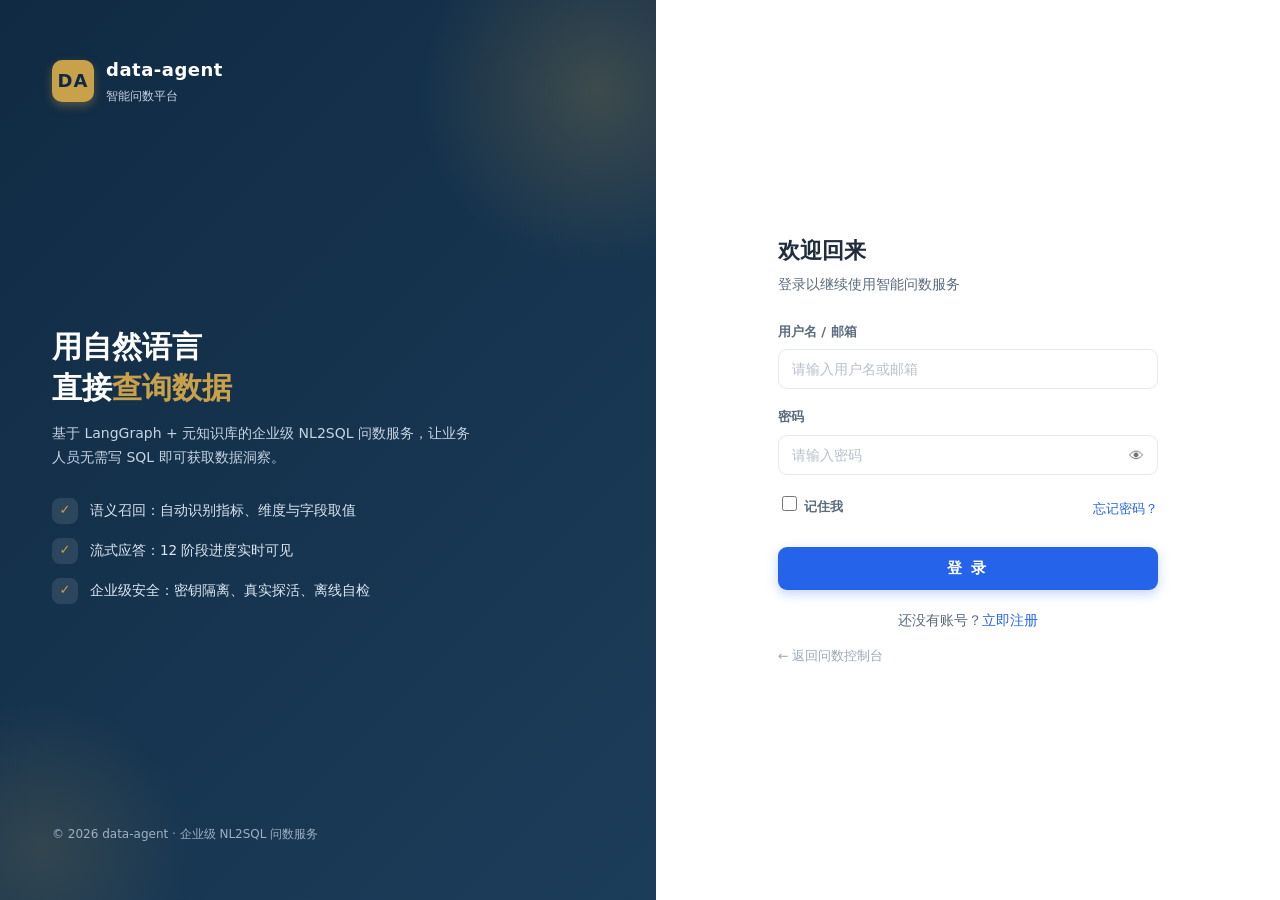
==== frontend/login.html @ 8da0cc1f "feat(ui): 新增商务风登录/注册页面，与控制台视觉一致 - 新建 frontend/login.html、register.html、auth.css、auth.js：左右分栏布局（左品牌展示" ====
<!DOCTYPE html>
<html lang="zh-CN">
<head>
  <meta charset="UTF-8" />
  <meta name="viewport" content="width=device-width, initial-scale=1.0" />
  <title>登录 · data-agent 智能问数平台</title>
  <link rel="stylesheet" href="styles.css" />
  <link rel="stylesheet" href="auth.css" />
</head>
<body class="auth-page">
  <div class="auth-wrap">
    <!-- 左侧品牌展示区 -->
    <aside class="auth-aside">
      <div class="brand">
        <span class="brand-mark">DA</span>
        <div class="brand-text">
          <h1>data-agent</h1>
          <p>智能问数平台</p>
        </div>
      </div>

      <div class="auth-hero">
        <h2>用自然语言<br />直接<span class="accent">查询数据</span></h2>
        <p>基于 LangGraph + 元知识库的企业级 NL2SQL 问数服务，让业务人员无需写 SQL 即可获取数据洞察。</p>
        <ul class="auth-features">
          <li><span class="fi">✓</span> 语义召回：自动识别指标、维度与字段取值</li>
          <li><span class="fi">✓</span> 流式应答：12 阶段进度实时可见</li>
          <li><span class="fi">✓</span> 企业级安全：密钥隔离、真实探活、离线自检</li>
        </ul>
      </div>

      <div class="auth-aside-foot">© 2026 data-agent · 企业级 NL2SQL 问数服务</div>
    </aside>

    <!-- 右侧表单区 -->
    <main class="auth-main">
      <div class="auth-card">
        <!-- 移动端显示的品牌（桌面端隐藏） -->
        <div class="auth-brand">
          <span class="brand-mark">DA</span>
          <div class="brand-text">
            <h1>data-agent 智能问数平台</h1>
            <p>基于 LangGraph + 元知识库的自然语言问数服务</p>
          </div>
        </div>

        <h2 class="auth-title">欢迎回来</h2>
        <p class="auth-sub">登录以继续使用智能问数服务</p>

        <div class="auth-success" id="authSuccess"></div>

        <form class="auth-form" id="authForm" novalidate>
          <div class="field">
            <label for="username">用户名 / 邮箱</label>
            <input class="auth-input" id="username" name="username" type="text"
                   autocomplete="username" placeholder="请输入用户名或邮箱" />
            <div class="field-error" data-for="username"></div>
          </div>

          <div class="field">
            <label for="password">密码</label>
            <div class="input-wrap">
              <input class="auth-input" id="password" name="password" type="password"
                     autocomplete="current-password" placeholder="请输入密码" />
              <button type="button" class="pw-toggle" data-target="password" aria-label="显示密码">👁</button>
            </div>
            <div class="field-error" data-for="password"></div>
          </div>

          <div class="field-row">
            <label class="checkbox"><input type="checkbox" id="remember" /> 记住我</label>
            <a class="link" href="#" id="forgotLink">忘记密码？</a>
          </div>

          <button type="submit" class="btn btn-primary btn-block" id="submitBtn">
            <span class="btn-label">登 录</span>
          </button>
        </form>

        <p class="auth-foot">还没有账号？<a class="link" href="register.html">立即注册</a></p>
        <a class="auth-back" href="/ui/">← 返回问数控制台</a>
      </div>
    </main>
  </div>

  <script src="auth.js"></script>
</body>
</html>
---- frontend/styles.css ----
/* ============================================================
   data-agent 前端样式 —— 商务风（深蓝主调 + 克制金色点缀）
   设计原则：留白充足、卡片化、层次清晰、克制的强调色
   ============================================================ */

:root {
  --navy: #102a43;          /* 深蓝主色 */
  --navy-2: #1c3d5a;
  --blue: #2563eb;          /* 链接/主操作蓝 */
  --blue-dark: #1d4fd0;
  --gold: #c9a14a;          /* 克制金色点缀 */
  --gold-soft: #f3e9d2;
  --bg: #f4f6fa;           /* 页面背景 */
  --card: #ffffff;
  --line: #e3e8ef;          /* 分隔线 */
  --text: #1f2d3d;
  --text-2: #5b6b7d;       /* 次级文字 */
  --text-3: #9aa7b5;       /* 弱文字 */
  --ok: #1f9d6b;           /* 成功绿 */
  --warn: #d98a00;         /* 警告橙 */
  --err: #d64545;          /* 错误红 */
  --radius: 12px;
  --shadow: 0 1px 3px rgba(16, 42, 67, 0.06), 0 8px 24px rgba(16, 42, 67, 0.06);
  font-family: "PingFang SC", "Microsoft YaHei", "Segoe UI", system-ui, -apple-system, sans-serif;
}

* { box-sizing: border-box; }

body {
  margin: 0;
  background: var(--bg);
  color: var(--text);
  line-height: 1.6;
  -webkit-font-smoothing: antialiased;
}

/* ---------- 顶栏 ---------- */
.topbar {
  display: flex;
  align-items: center;
  justify-content: space-between;
  padding: 16px 28px;
  background: linear-gradient(120deg, var(--navy) 0%, var(--navy-2) 100%);
  color: #fff;
  box-shadow: 0 2px 12px rgba(16, 42, 67, 0.18);
  position: sticky; top: 0; z-index: 20;
}
.brand { display: flex; align-items: center; gap: 14px; }
.brand-mark {
  width: 42px; height: 42px; border-radius: 10px;
  background: var(--gold);
  color: var(--navy);
  font-weight: 800; font-size: 18px;
  display: flex; align-items: center; justify-content: center;
  letter-spacing: 1px;
  box-shadow: 0 4px 10px rgba(201, 161, 74, 0.35);
}
.brand-text h1 { margin: 0; font-size: 18px; font-weight: 700; letter-spacing: .5px; }
.brand-text p { margin: 2px 0 0; font-size: 12px; color: #c7d4e3; }

.health {
  display: flex; align-items: center; gap: 8px;
  padding: 5px 12px; border-radius: 999px;
  background: rgba(255,255,255,0.08);
  border: 1px solid rgba(255,255,255,0.14);
  cursor: pointer; font-size: 12.5px; user-select: none;
  transition: background .2s;
  white-space: nowrap;          /* 防止「服务响应超时」这类长文案在药丸内折行 */
  flex-shrink: 0;               /* 顶栏拥挤时不被压缩 */
}
.health:hover { background: rgba(255,255,255,0.14); }
.health-dot {
  width: 9px; height: 9px; border-radius: 50%;
  background: #9aa7b5; transition: background .3s;
  flex-shrink: 0;
}
.health.ok    .health-dot { background: var(--ok); box-shadow: 0 0 0 3px rgba(31,157,107,.28); }
.health.warn  .health-dot { background: var(--warn); box-shadow: 0 0 0 3px rgba(217,138,0,.25); }
.health.err   .health-dot { background: var(--err); box-shadow: 0 0 0 3px rgba(214,69,69,.25); }
.health-label { color: #e8eef5; white-space: nowrap; }

/* ---------- 顶栏右侧组合（健康 + 数字人助手） ---------- */
.topbar-right { display: flex; align-items: center; gap: 14px; }

/* 数字人助手占位：圆形头像 + 在线脉冲点，后续可替换为真实数字人组件 */
.assistant { display: flex; align-items: center; gap: 9px; user-select: none; }
.assistant-avatar {
  position: relative;
  width: 34px; height: 34px; border-radius: 50%;
  background: linear-gradient(135deg, var(--gold) 0%, #e7c987 100%);
  color: var(--navy); font-weight: 800; font-size: 13px; letter-spacing: .5px;
  display: flex; align-items: center; justify-content: center;
  box-shadow: 0 0 0 3px rgba(201,161,74,.22);
}
.assistant-avatar::after {
  content: ""; position: absolute; right: -1px; bottom: -1px;
  width: 10px; height: 10px; border-radius: 50%;
  background: var(--ok); border: 2px solid var(--navy-2);
  box-shadow: 0 0 0 2px rgba(31,157,107,.3);
  animation: livePulse 1.8s infinite;
}
@keyframes livePulse {
  0%,100% { box-shadow: 0 0 0 2px rgba(31,157,107,.3); }
  50%     { box-shadow: 0 0 0 5px rgba(31,157,107,.08); }
}
.assistant-text { font-size: 12.5px; color: #e8eef5; }
@media (max-width: 560px) {
  .assistant-text { display: none; }
}

/* ---------- 后端未就绪提示 ---------- */
.backend-warn {
  max-width: 1180px; margin: 16px auto 0; padding: 0 20px;
}
.backend-warn > span {
  display: block;
  background: #fff7e8; border: 1px solid #f0d9a8;
  color: #8a6310; border-radius: 10px;
  padding: 10px 14px; font-size: 13px;
  line-height: 1.6;
}
.backend-warn code {
  display: inline-block;
  background: #f3e6c8; padding: 1px 7px; border-radius: 5px;
  font-family: Consolas, monospace; font-size: 12px;
  white-space: nowrap; vertical-align: middle;
  margin: 0 2px;
}
.bw-icon {
  display: inline-flex; vertical-align: middle;
  width: 20px; height: 20px; border-radius: 50%;
  background: var(--warn); color: #fff; font-weight: 800;
  align-items: center; justify-content: center; font-size: 13px;
  margin-right: 8px; flex: 0 0 auto;
}

/* ---------- 布局 ---------- */
.layout {
  max-width: 1180px;
  margin: 22px auto;
  padding: 0 20px;
  display: grid;
  /* 双栏最小宽度保护：避免左侧输入区/右侧结果区被压到标题折行 */
  grid-template-columns: minmax(300px, 1fr) minmax(380px, 1.25fr);
  gap: 20px;
  align-items: start;
}
@media (max-width: 920px) {
  .layout { grid-template-columns: 1fr; }
}

.panel {
  background: var(--card);
  border: 1px solid var(--line);
  border-radius: var(--radius);
  box-shadow: var(--shadow);
  padding: 22px;
}
.panel-head {
  margin-bottom: 16px; display: flex; align-items: baseline;
  gap: 10px; flex-wrap: wrap;
}
.panel-head h2 { margin: 0; font-size: 16px; font-weight: 700; white-space: nowrap; }
.panel-sub { font-size: 12.5px; color: var(--text-2); }

/* ---------- 查询输入 ---------- */
.query-input {
  width: 100%;
  border: 1px solid var(--line);
  border-radius: 10px;
  padding: 12px 14px;
  font-size: 14px;
  resize: vertical;
  color: var(--text);
  outline: none;
  transition: border-color .2s, box-shadow .2s;
  font-family: inherit;
}
.query-input:focus {
  border-color: var(--blue);
  box-shadow: 0 0 0 3px rgba(37,99,235,.15);
}

.examples { margin: 14px 0 4px; display: flex; flex-wrap: wrap; gap: 8px; align-items: center; }
.examples-title { font-size: 12.5px; color: var(--text-2); }
.chip-row { display: flex; flex-wrap: wrap; gap: 8px; }
.chip {
  border: 1px solid var(--line);
  background: #f7f9fc;
  color: var(--text-2);
  padding: 6px 12px; border-radius: 999px;
  font-size: 12.5px; cursor: pointer;
  transition: all .15s;
}
.chip:hover { border-color: var(--blue); color: var(--blue); background: #eef3ff; }

.actions { margin-top: 16px; display: flex; align-items: center; gap: 10px; flex-wrap: wrap; }
.btn {
  border: none; border-radius: 9px; cursor: pointer;
  font-size: 14px; font-weight: 600; padding: 10px 18px;
  transition: transform .05s, background .2s, box-shadow .2s;
  font-family: inherit;
}
.btn:active { transform: translateY(1px); }
.btn-primary { background: var(--blue); color: #fff; box-shadow: 0 4px 12px rgba(37,99,235,.28); }
.btn-primary:hover { background: var(--blue-dark); }
.btn-primary:disabled { background: #9fb6e6; cursor: not-allowed; box-shadow: none; }
.btn-stop { background: #fff; color: var(--err); border: 1px solid #f0caca; }
.btn-stop:hover:not(:disabled) { background: #fdeeee; }
.btn-stop:disabled { color: var(--text-3); border-color: var(--line); cursor: not-allowed; }
.btn-ghost { background: var(--gold-soft); color: #8a6d2a; }
.btn-ghost:hover { background: #ecdcb8; }
.btn-link { background: transparent; color: var(--text-2); padding-left: 4px; padding-right: 4px; }
.btn-link:hover { color: var(--blue); }
.btn-sm { font-size: 12px; padding: 5px 10px; }
.link { color: var(--blue); text-decoration: none; transition: color .15s; }
.link:hover { text-decoration: underline; color: var(--blue-dark); }

.hint { margin: 10px 0 0; font-size: 12px; color: var(--text-2); min-height: 16px; }
.hint.err { color: var(--err); }

/* ---------- 阶段时间线 ---------- */
.timeline {
  list-style: none; margin: 0 0 6px; padding: 4px 0 4px 6px;
  position: relative;
}
.timeline::before {
  content: ""; position: absolute;
  left: 14px; top: 14px; bottom: 14px;
  width: 2px; background: var(--line);
}
.step {
  position: relative;
  display: flex; align-items: center; gap: 12px;
  padding: 9px 6px;
  color: var(--text-3);
  font-size: 13.5px;
  transition: color .25s;
}
.step .dot {
  width: 16px; height: 16px; border-radius: 50%;
  background: #fff; border: 2px solid var(--line);
  z-index: 1; flex: 0 0 auto;
  transition: all .25s;
}
.step .label { flex: 1; }
.step .time { font-size: 11.5px; color: #aab4c0; }
.step .dur {
  font-size: 11px; color: var(--gold, #b8893b); font-weight: 600;
  opacity: 0; transition: opacity .2s ease; white-space: nowrap;
}
.step .dur.show { opacity: 1; }
.step.done .dur.show, .step.active .dur.show { opacity: 1; }

.step.done { color: var(--text); }
.step.done .dot { background: var(--ok); border-color: var(--ok); }
.step.active { color: var(--navy); font-weight: 600; }
.step.active .dot {
  background: var(--blue); border-color: var(--blue);
  box-shadow: 0 0 0 4px rgba(37,99,235,.18);
  animation: pulse 1.1s infinite;
}
@keyframes pulse {
  0%,100% { box-shadow: 0 0 0 4px rgba(37,99,235,.18); }
  50%     { box-shadow: 0 0 0 7px rgba(37,99,235,.08); }
}
.step.error .dot { background: var(--err); border-color: var(--err); }
.step.error { color: var(--err); }

/* ---------- 运行信息条 ---------- */
.runbar {
  display: flex; gap: 16px; align-items: center;
  margin: 6px 2px 0; padding: 8px 12px;
  background: #f7f9fc; border: 1px solid var(--line); border-radius: 9px;
  font-size: 12.5px; color: var(--text-2);
}
.runbar #elapsed { font-variant-numeric: tabular-nums; font-weight: 600; color: var(--navy); }
.runbar #rowCount { color: var(--text-2); }

/* ---------- 代码 / 结果块 ---------- */
.block { margin-top: 18px; }
.block-title {
  display: flex; align-items: center; gap: 8px;
  font-size: 13.5px; font-weight: 600; margin-bottom: 8px;
}
.block-actions { margin-left: auto; }
.badge {
  font-size: 11px; font-weight: 700; padding: 2px 8px; border-radius: 6px;
  letter-spacing: .5px;
}
.badge-sql { background: #eef3ff; color: var(--blue); }
.badge-ok  { background: #e6f6ef; color: var(--ok); }

.code {
  background: #0f1f33; color: #e6edf6;
  border-radius: 10px; padding: 14px 16px;
  overflow-x: auto; font-size: 13px; line-height: 1.55;
  margin: 0;
  font-family: "JetBrains Mono", "Fira Code", Consolas, "Courier New", monospace;
}
.code code { white-space: pre; }

/* ---------- 结果表格 ---------- */
.table-wrap { overflow-x: auto; border: 1px solid var(--line); border-radius: 10px; }
table.result {
  border-collapse: collapse; width: 100%; font-size: 13px;
}
table.result th, table.result td {
  padding: 10px 14px; text-align: left;
  border-bottom: 1px solid var(--line);
  white-space: nowrap;
}
table.result th {
  background: #f7f9fc; color: var(--text-2); font-weight: 600;
  position: sticky; top: 0;
}
table.result tbody tr:hover { background: #fafbfe; }
table.result tbody tr:last-child td { border-bottom: none; }
.cell-num { text-align: right; font-variant-numeric: tabular-nums; font-weight: 600; }

/* ---------- 错误提示 ---------- */
.alert {
  margin-top: 18px;
  border: 1px solid #f2c9c9; background: #fdeeee;
  border-radius: 10px; padding: 14px 16px;
}
.alert-title { font-weight: 700; color: var(--err); margin-bottom: 4px; }
.alert-body { font-size: 13px; color: #8a3b3b; white-space: pre-wrap; word-break: break-word; line-height: 1.55; }

/* ---------- 页脚 ---------- */
.footer {
  max-width: 1180px; margin: 10px auto 30px; padding: 0 20px;
  display: flex; justify-content: space-between; flex-wrap: wrap; gap: 8px;
  font-size: 12px; color: var(--text-2);
}
.footer-auth { display: inline-flex; align-items: center; gap: 8px; }
.footer-auth .sep { color: var(--line); }
.footer code {
  background: #eef1f6; padding: 1px 6px; border-radius: 5px;
  font-family: Consolas, monospace; font-size: 11.5px;
}
---- frontend/auth.css ----
/* ============================================================
   auth.css —— 登录 / 注册 页面样式（商务风，与设计令牌保持一致）
   设计语言：深蓝主调 + 克制金色点缀 + 灰白背景；左右分栏，留白充足。
   仅在 auth 页面生效，复用 styles.css 的 --navy / --blue / --gold 等变量。
   ============================================================ */

/* 页面整体：占满视口高度，左侧品牌展示 + 右侧表单 */
.auth-page { background: var(--bg); }
.auth-wrap {
  min-height: 100vh;
  display: grid;
  grid-template-columns: 1.05fr 1fr;
}

/* ---------- 左侧品牌展示区 ---------- */
.auth-aside {
  position: relative;
  overflow: hidden;
  padding: 56px 52px;
  display: flex;
  flex-direction: column;
  justify-content: space-between;
  color: #fff;
  background: linear-gradient(135deg, var(--navy) 0%, var(--navy-2) 100%);
}
/* 装饰：两枚半透明金色光斑，增添层次（克制不喧宾夺主） */
.auth-aside::before,
.auth-aside::after {
  content: ""; position: absolute; border-radius: 50%;
  background: radial-gradient(circle, rgba(201,161,74,.22), rgba(201,161,74,0) 70%);
  pointer-events: none;
}
.auth-aside::before { width: 360px; height: 360px; right: -120px; top: -90px; }
.auth-aside::after  { width: 300px; height: 300px; left: -110px; bottom: -100px; opacity: .7; }

.auth-aside .brand { display: flex; align-items: center; gap: 12px; z-index: 1; }
/* 复用品牌标记样式（与控制台一致） */
.auth-aside .brand-mark {
  width: 42px; height: 42px; border-radius: 10px;
  background: var(--gold); color: var(--navy);
  font-weight: 800; font-size: 18px; letter-spacing: 1px;
  display: flex; align-items: center; justify-content: center;
  box-shadow: 0 4px 10px rgba(201,161,74,.35);
}
.auth-aside .brand-text h1 { margin: 0; font-size: 18px; font-weight: 700; letter-spacing: .5px; }
.auth-aside .brand-text p { margin: 2px 0 0; font-size: 12px; color: #c7d4e3; }

.auth-hero { z-index: 1; }
.auth-hero h2 {
  margin: 0 0 14px; font-size: 30px; line-height: 1.35; font-weight: 700;
}
.auth-hero h2 .accent { color: var(--gold); }
.auth-hero p { margin: 0; font-size: 14px; color: #c7d4e3; max-width: 420px; line-height: 1.7; }

.auth-features { z-index: 1; list-style: none; margin: 28px 0 0; padding: 0; display: grid; gap: 14px; }
.auth-features li { display: flex; align-items: center; gap: 12px; font-size: 13.5px; color: #dce6f1; }
.auth-features .fi {
  flex: 0 0 auto; width: 26px; height: 26px; border-radius: 8px;
  background: rgba(255,255,255,.1); display: flex; align-items: center; justify-content: center;
  color: var(--gold); font-weight: 700; font-size: 13px;
}
.auth-aside-foot { z-index: 1; font-size: 12px; color: #9fb0c4; }

/* ---------- 右侧表单区 ---------- */
.auth-main {
  background: var(--card);
  display: flex; align-items: center; justify-content: center;
  padding: 40px 24px;
}
.auth-card { width: 100%; max-width: 380px; animation: cardIn .5s ease both; }
@keyframes cardIn {
  from { opacity: 0; transform: translateY(14px); }
  to   { opacity: 1; transform: none; }
}

.auth-card .auth-brand { display: none; } /* 桌面端左侧已展示品牌；移动端（隐藏 aside）时显示卡片内品牌 */

.auth-title { margin: 0 0 6px; font-size: 22px; font-weight: 700; color: var(--text); }
.auth-sub { margin: 0 0 26px; font-size: 13.5px; color: var(--text-2); }

/* 表单字段 */
.auth-form .field { margin-bottom: 18px; }
.auth-form label {
  display: block; margin-bottom: 7px; font-size: 13px; font-weight: 600; color: var(--text-2);
}
.auth-input {
  width: 100%; border: 1px solid var(--line); border-radius: 9px;
  padding: 11px 13px; font-size: 14px; color: var(--text);
  outline: none; background: #fff; font-family: inherit;
  transition: border-color .2s, box-shadow .2s;
}
.auth-input::placeholder { color: #b6c0cc; }
.auth-input:focus {
  border-color: var(--blue);
  box-shadow: 0 0 0 3px rgba(37,99,235,.15);
}
/* 校验失败态 */
.auth-input.invalid {
  border-color: var(--err);
  box-shadow: 0 0 0 3px rgba(214,69,69,.12);
}
.auth-input.valid { border-color: var(--ok); }

/* 密码框 + 显隐按钮 */
.input-wrap { position: relative; }
.input-wrap .auth-input { padding-right: 42px; }
.pw-toggle {
  position: absolute; right: 6px; top: 50%; transform: translateY(-50%);
  border: none; background: transparent; cursor: pointer;
  width: 30px; height: 30px; border-radius: 7px; font-size: 15px;
  opacity: .55; transition: opacity .2s, background .2s;
}
.pw-toggle:hover { opacity: 1; background: #f1f4f9; }

/* 错误/提示文字 */
.field-error { min-height: 16px; margin-top: 6px; font-size: 12px; color: var(--err); display: none; }
.field-error.show { display: block; animation: errIn .2s ease both; }
@keyframes errIn { from { opacity: 0; transform: translateY(-3px); } to { opacity: 1; transform: none; } }
.field-hint { margin-top: 6px; font-size: 12px; color: var(--text-3); }

/* 记住我 / 忘记密码 一行 */
.field-row {
  display: flex; align-items: center; justify-content: space-between;
  margin: 4px 0 22px; font-size: 13px;
}
.checkbox { display: inline-flex; align-items: center; gap: 7px; color: var(--text-2); cursor: pointer; user-select: none; }
.checkbox input { width: 15px; height: 15px; accent-color: var(--blue); cursor: pointer; }
.link { color: var(--blue); text-decoration: none; }
.link:hover { text-decoration: underline; }

/* 提交按钮（全宽 + 动效） */
.btn-block { width: 100%; padding: 12px 18px; font-size: 15px; letter-spacing: 2px; }
.btn-primary:hover:not(:disabled) { transform: translateY(-1px); box-shadow: 0 8px 18px rgba(37,99,235,.34); }
.btn.loading { opacity: .92; cursor: progress; }
.spinner {
  display: inline-block; width: 15px; height: 15px; margin-left: 9px; vertical-align: -2px;
  border: 2px solid rgba(255,255,255,.5); border-top-color: #fff; border-radius: 50%;
  animation: spin .7s linear infinite;
}
@keyframes spin { to { transform: rotate(360deg); } }

/* 成功提示条 */
.auth-success {
  display: none; margin-bottom: 18px; padding: 12px 14px; border-radius: 9px;
  background: #e6f6ef; border: 1px solid #bfe6d3; color: #1f7a52; font-size: 13px;
}
.auth-success.show { display: block; animation: errIn .25s ease both; }

/* 卡片底部 */
.auth-foot { margin: 20px 0 0; font-size: 13.5px; color: var(--text-2); text-align: center; }
.auth-back {
  display: inline-block; margin-top: 14px; font-size: 12.5px; color: var(--text-3);
  text-decoration: none;
}
.auth-back:hover { color: var(--blue); }

/* ---------- 响应式 ---------- */
@media (max-width: 880px) {
  .auth-wrap { grid-template-columns: 1fr; }
  .auth-aside { display: none; }
  .auth-card .auth-brand {
    display: flex; align-items: center; gap: 12px; margin-bottom: 26px;
  }
  .auth-card .auth-brand .brand-mark {
    width: 40px; height: 40px; border-radius: 10px;
    background: var(--gold); color: var(--navy);
    font-weight: 800; font-size: 17px; letter-spacing: 1px;
    display: flex; align-items: center; justify-content: center;
    box-shadow: 0 4px 10px rgba(201,161,74,.35);
  }
  .auth-card .auth-brand .brand-text h1 { margin: 0; font-size: 17px; font-weight: 700; }
  .auth-card .auth-brand .brand-text p { margin: 2px 0 0; font-size: 12px; color: var(--text-2); }
}
@media (max-width: 420px) {
  .auth-main { padding: 28px 16px; }
  .auth-title { font-size: 20px; }
}
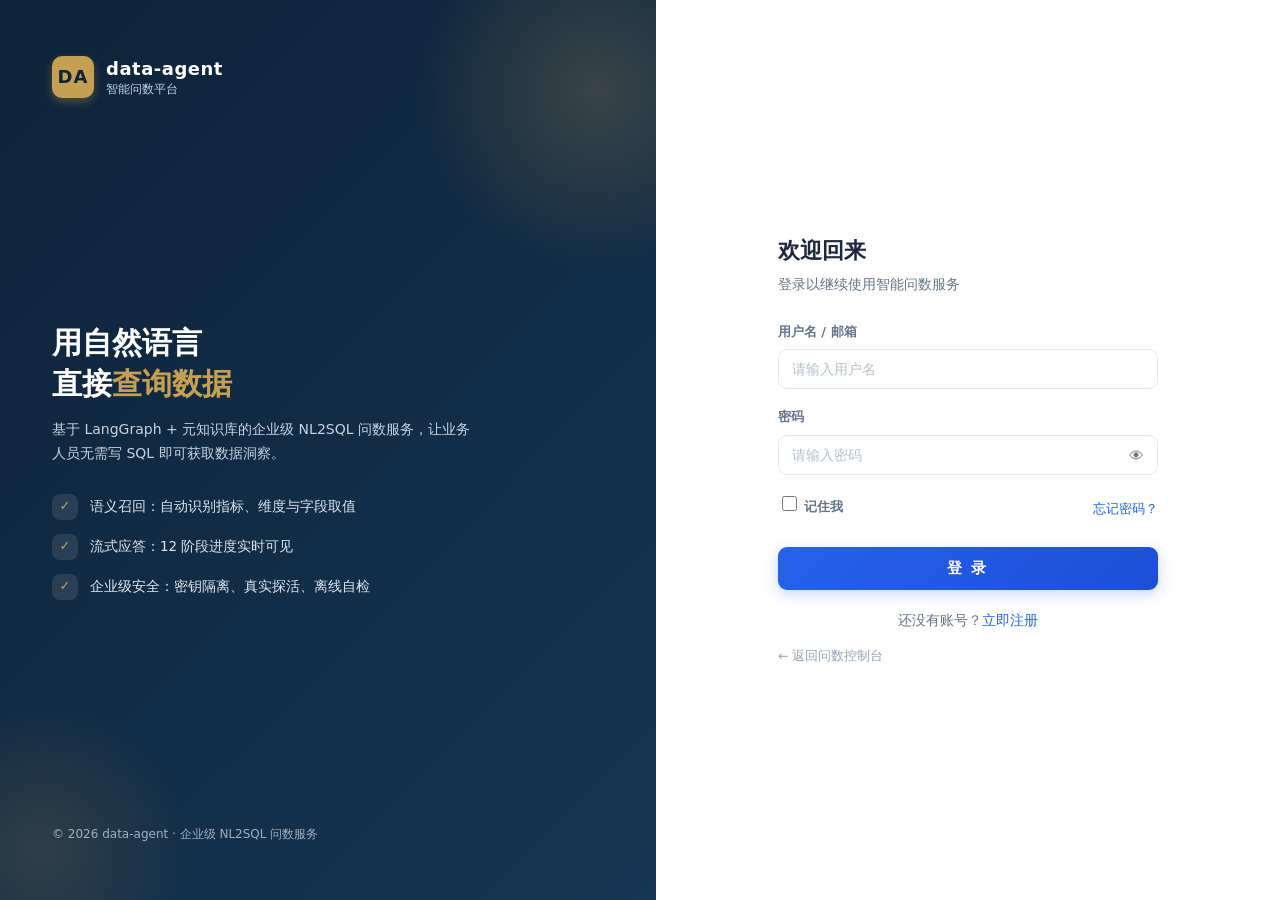
==== commit 440a7fea: "feat: 接口级审计日志（修复 request_id 缺失导致审计落盘失败）+ 前端三模块补齐 - 新增 app/core/audit.py：接口级审计（谁/何时/哪个接口/结果/耗时/IP/用户）" ====
--- a/frontend/login.html
+++ b/frontend/login.html
@@ -4,8 +4,9 @@
   <meta charset="UTF-8" />
   <meta name="viewport" content="width=device-width, initial-scale=1.0" />
   <title>登录 · data-agent 智能问数平台</title>
-  <link rel="stylesheet" href="styles.css" />
-  <link rel="stylesheet" href="auth.css" />
+  <!-- 资源带版本号，避免浏览器缓存旧版 JS/CSS 导致页面行为异常 -->
+  <link rel="stylesheet" href="styles.css?v=20261013d" />
+  <link rel="stylesheet" href="auth.css?v=20261013d" />
 </head>
 <body class="auth-page">
   <div class="auth-wrap">
@@ -49,11 +50,12 @@
 
         <div class="auth-success" id="authSuccess"></div>
 
-        <form class="auth-form" id="authForm" novalidate>
+        <!-- data-auth-page 显式标记页面类型，供 auth.js 稳定识别登录页 -->
+        <form class="auth-form" id="authForm" data-auth-page="login" novalidate>
           <div class="field">
             <label for="username">用户名 / 邮箱</label>
             <input class="auth-input" id="username" name="username" type="text"
-                   autocomplete="username" placeholder="请输入用户名或邮箱" />
+                   autocomplete="username" placeholder="请输入用户名" />
             <div class="field-error" data-for="username"></div>
           </div>
 
@@ -83,6 +85,6 @@
     </main>
   </div>
 
-  <script src="auth.js"></script>
+  <script src="auth.js?v=20261013d"></script>
 </body>
 </html>
--- a/frontend/styles.css
+++ b/frontend/styles.css
@@ -1,341 +1,551 @@
 /* ============================================================
-   data-agent 前端样式 —— 商务风（深蓝主调 + 克制金色点缀）
-   设计原则：留白充足、卡片化、层次清晰、克制的强调色
+   DataAgent 前端样式 —— 企业级控制台外壳（深蓝侧栏 + 商务精致风）
+   设计原则：应用外壳（侧栏+顶栏+内容）、留白充足、卡片化、克制金点缀
    ============================================================ */
 
 :root {
-  --navy: #102a43;          /* 深蓝主色 */
-  --navy-2: #1c3d5a;
-  --blue: #2563eb;          /* 链接/主操作蓝 */
-  --blue-dark: #1d4fd0;
-  --gold: #c9a14a;          /* 克制金色点缀 */
-  --gold-soft: #f3e9d2;
-  --bg: #f4f6fa;           /* 页面背景 */
+  --navy: #0d2339;
+  --navy-2: #163552;
+  --blue: #2563eb;
+  --blue-dark: #1d4ed8;
+  --blue-soft: #eef4ff;
+  --gold: #c5a052;
+  --gold-soft: #f8f1e2;
+  --gold-warn: #b48a2b;
+  --bg: #f4f6fb;
   --card: #ffffff;
-  --line: #e3e8ef;          /* 分隔线 */
-  --text: #1f2d3d;
-  --text-2: #5b6b7d;       /* 次级文字 */
-  --text-3: #9aa7b5;       /* 弱文字 */
-  --ok: #1f9d6b;           /* 成功绿 */
-  --warn: #d98a00;         /* 警告橙 */
-  --err: #d64545;          /* 错误红 */
-  --radius: 12px;
-  --shadow: 0 1px 3px rgba(16, 42, 67, 0.06), 0 8px 24px rgba(16, 42, 67, 0.06);
+  --line: #e3e8f0;
+  --text: #1e293b;
+  --text-2: #64748b;
+  --text-3: #94a3b8;
+  --ok: #10b981;
+  --warn: #d97706;
+  --err: #ef4444;
+  --radius: 14px;
+  --shadow: 0 1px 3px rgba(13, 35, 57, 0.04), 0 10px 32px rgba(13, 35, 57, 0.08);
+  --shadow-sm: 0 1px 2px rgba(13, 35, 57, 0.04);
   font-family: "PingFang SC", "Microsoft YaHei", "Segoe UI", system-ui, -apple-system, sans-serif;
 }
 
 * { box-sizing: border-box; }
-
+html { scroll-behavior: smooth; }
 body {
   margin: 0;
   background: var(--bg);
   color: var(--text);
   line-height: 1.6;
   -webkit-font-smoothing: antialiased;
-}
-
-/* ---------- 顶栏 ---------- */
-.topbar {
-  display: flex;
-  align-items: center;
-  justify-content: space-between;
-  padding: 16px 28px;
-  background: linear-gradient(120deg, var(--navy) 0%, var(--navy-2) 100%);
-  color: #fff;
-  box-shadow: 0 2px 12px rgba(16, 42, 67, 0.18);
-  position: sticky; top: 0; z-index: 20;
-}
-.brand { display: flex; align-items: center; gap: 14px; }
+  -moz-osx-font-smoothing: grayscale;
+}
+
+/* ============ 应用外壳 ============ */
+.app-shell { display: flex; min-height: 100vh; }
+
+/* ---------- 侧边栏 ---------- */
+.sidebar {
+  width: 232px; flex: 0 0 232px;
+  background: linear-gradient(180deg, var(--navy) 0%, var(--navy-2) 100%);
+  color: #cdd9e8;
+  display: flex; flex-direction: column;
+  position: sticky; top: 0; height: 100vh;
+  box-shadow: 4px 0 24px rgba(13, 35, 57, .18);
+}
+.sidebar-brand {
+  display: flex; align-items: center; gap: 12px;
+  padding: 20px 20px 18px;
+  border-bottom: 1px solid rgba(255,255,255,.08);
+}
 .brand-mark {
-  width: 42px; height: 42px; border-radius: 10px;
-  background: var(--gold);
+  width: 42px; height: 42px; border-radius: 11px;
+  background: linear-gradient(135deg, var(--gold) 0%, #e6c988 100%);
   color: var(--navy);
-  font-weight: 800; font-size: 18px;
+  font-weight: 800; font-size: 17px;
   display: flex; align-items: center; justify-content: center;
   letter-spacing: 1px;
-  box-shadow: 0 4px 10px rgba(201, 161, 74, 0.35);
-}
-.brand-text h1 { margin: 0; font-size: 18px; font-weight: 700; letter-spacing: .5px; }
-.brand-text p { margin: 2px 0 0; font-size: 12px; color: #c7d4e3; }
-
+  box-shadow: 0 6px 16px rgba(197, 160, 82, .38);
+}
+.brand-text { display: flex; flex-direction: column; line-height: 1.2; }
+.brand-text strong { color: #fff; font-size: 15px; font-weight: 700; letter-spacing: .3px; }
+.brand-text span { color: #9fb2c7; font-size: 11.5px; margin-top: 2px; }
+
+.nav { flex: 1; padding: 14px 12px; display: flex; flex-direction: column; gap: 4px; overflow-y: auto; }
+.nav-item {
+  display: flex; align-items: center; gap: 12px;
+  padding: 11px 14px; border-radius: 10px;
+  color: #b6c6da; text-decoration: none;
+  font-size: 14px; cursor: pointer;
+  position: relative;
+  transition: background .18s, color .18s;
+  user-select: none;
+}
+.nav-item:hover { background: rgba(255,255,255,.06); color: #fff; }
+.nav-item.active { background: rgba(37,99,235,.18); color: #fff; }
+.nav-item.active::before {
+  content: ""; position: absolute; left: 0; top: 9px; bottom: 9px;
+  width: 3px; border-radius: 0 3px 3px 0;
+  background: var(--gold);
+  box-shadow: 0 0 8px rgba(197,160,82,.6);
+}
+.nav-ic {
+  width: 19px; height: 19px; flex: 0 0 auto;
+  fill: none; stroke: currentColor; stroke-width: 1.9;
+  stroke-linecap: round; stroke-linejoin: round;
+  opacity: .9;
+}
+.nav-label { flex: 1; }
+.nav-tag {
+  font-size: 10px; padding: 1px 6px; border-radius: 999px;
+  background: rgba(197,160,82,.2); color: var(--gold);
+  font-weight: 700; letter-spacing: .3px;
+}
+.sidebar-foot { padding: 14px 18px; border-top: 1px solid rgba(255,255,255,.08); }
+.env-badge {
+  display: flex; align-items: center; gap: 8px;
+  font-size: 11.5px; color: #9fb2c7;
+}
+.env-dot { width: 7px; height: 7px; border-radius: 50%; background: var(--ok); box-shadow: 0 0 0 3px rgba(16,185,129,.25); }
+
+/* ---------- 主区 ---------- */
+.main { flex: 1; display: flex; flex-direction: column; min-width: 0; }
+
+/* 顶栏 */
+.topbar {
+  height: 60px; background: #fff;
+  border-bottom: 1px solid var(--line);
+  display: flex; align-items: center; justify-content: space-between;
+  padding: 0 24px; position: sticky; top: 0; z-index: 20;
+}
+.topbar-left { display: flex; align-items: center; gap: 16px; min-width: 0; }
+.crumb { display: flex; align-items: center; gap: 8px; font-size: 13px; color: var(--text-3); white-space: nowrap; }
+.crumb .sep { color: var(--line); }
+.crumb .cur { color: var(--text); font-weight: 600; }
+.top-actions { display: flex; align-items: center; gap: 14px; }
+
+/* 健康药丸（顶栏内轻量版） */
 .health {
-  display: flex; align-items: center; gap: 8px;
+  display: flex; align-items: center; gap: 7px;
   padding: 5px 12px; border-radius: 999px;
-  background: rgba(255,255,255,0.08);
-  border: 1px solid rgba(255,255,255,0.14);
-  cursor: pointer; font-size: 12.5px; user-select: none;
-  transition: background .2s;
-  white-space: nowrap;          /* 防止「服务响应超时」这类长文案在药丸内折行 */
-  flex-shrink: 0;               /* 顶栏拥挤时不被压缩 */
-}
-.health:hover { background: rgba(255,255,255,0.14); }
-.health-dot {
-  width: 9px; height: 9px; border-radius: 50%;
-  background: #9aa7b5; transition: background .3s;
-  flex-shrink: 0;
-}
-.health.ok    .health-dot { background: var(--ok); box-shadow: 0 0 0 3px rgba(31,157,107,.28); }
-.health.warn  .health-dot { background: var(--warn); box-shadow: 0 0 0 3px rgba(217,138,0,.25); }
-.health.err   .health-dot { background: var(--err); box-shadow: 0 0 0 3px rgba(214,69,69,.25); }
-.health-label { color: #e8eef5; white-space: nowrap; }
-
-/* ---------- 顶栏右侧组合（健康 + 数字人助手） ---------- */
-.topbar-right { display: flex; align-items: center; gap: 14px; }
-
-/* 数字人助手占位：圆形头像 + 在线脉冲点，后续可替换为真实数字人组件 */
-.assistant { display: flex; align-items: center; gap: 9px; user-select: none; }
+  background: #f1f5f9; border: 1px solid var(--line);
+  cursor: pointer; font-size: 12px; user-select: none;
+  white-space: nowrap; flex-shrink: 0;
+  transition: background .2s, border-color .2s;
+}
+.health:hover { background: #eaeff5; }
+.health-dot { width: 8px; height: 8px; border-radius: 50%; background: var(--text-3); flex-shrink: 0; }
+.health.ok    .health-dot { background: var(--ok); box-shadow: 0 0 0 3px rgba(16,185,129,.22); }
+.health.warn  .health-dot { background: var(--warn); box-shadow: 0 0 0 3px rgba(217,119,6,.22); }
+.health.err   .health-dot { background: var(--err); box-shadow: 0 0 0 3px rgba(239,68,68,.2); }
+.health-label { color: var(--text-2); }
+
+/* 数字人助手（顶栏内轻量版） */
+.assistant { display: flex; align-items: center; gap: 8px; user-select: none; }
 .assistant-avatar {
-  position: relative;
-  width: 34px; height: 34px; border-radius: 50%;
-  background: linear-gradient(135deg, var(--gold) 0%, #e7c987 100%);
-  color: var(--navy); font-weight: 800; font-size: 13px; letter-spacing: .5px;
-  display: flex; align-items: center; justify-content: center;
-  box-shadow: 0 0 0 3px rgba(201,161,74,.22);
-}
+  position: relative; width: 30px; height: 30px; border-radius: 50%;
+  background: linear-gradient(135deg, var(--gold) 0%, #edd7a3 100%);
+  color: var(--navy); display: flex; align-items: center; justify-content: center;
+  box-shadow: 0 0 0 3px rgba(197,160,82,.2);
+}
+.assistant-avatar svg { stroke: var(--navy); }
 .assistant-avatar::after {
   content: ""; position: absolute; right: -1px; bottom: -1px;
-  width: 10px; height: 10px; border-radius: 50%;
-  background: var(--ok); border: 2px solid var(--navy-2);
-  box-shadow: 0 0 0 2px rgba(31,157,107,.3);
-  animation: livePulse 1.8s infinite;
+  width: 9px; height: 9px; border-radius: 50%;
+  background: var(--ok); border: 2px solid #fff;
+  box-shadow: 0 0 0 2px rgba(16,185,129,.28);
+  animation: livePulse 2s ease-in-out infinite;
 }
 @keyframes livePulse {
-  0%,100% { box-shadow: 0 0 0 2px rgba(31,157,107,.3); }
-  50%     { box-shadow: 0 0 0 5px rgba(31,157,107,.08); }
-}
-.assistant-text { font-size: 12.5px; color: #e8eef5; }
-@media (max-width: 560px) {
-  .assistant-text { display: none; }
-}
-
-/* ---------- 后端未就绪提示 ---------- */
-.backend-warn {
-  max-width: 1180px; margin: 16px auto 0; padding: 0 20px;
-}
-.backend-warn > span {
-  display: block;
-  background: #fff7e8; border: 1px solid #f0d9a8;
-  color: #8a6310; border-radius: 10px;
-  padding: 10px 14px; font-size: 13px;
-  line-height: 1.6;
-}
-.backend-warn code {
-  display: inline-block;
-  background: #f3e6c8; padding: 1px 7px; border-radius: 5px;
-  font-family: Consolas, monospace; font-size: 12px;
-  white-space: nowrap; vertical-align: middle;
-  margin: 0 2px;
-}
-.bw-icon {
-  display: inline-flex; vertical-align: middle;
-  width: 20px; height: 20px; border-radius: 50%;
-  background: var(--warn); color: #fff; font-weight: 800;
-  align-items: center; justify-content: center; font-size: 13px;
-  margin-right: 8px; flex: 0 0 auto;
-}
-
-/* ---------- 布局 ---------- */
+  0%,100% { box-shadow: 0 0 0 2px rgba(16,185,129,.28); }
+  50%     { box-shadow: 0 0 0 5px rgba(16,185,129,.08); }
+}
+.assistant-text { font-size: 12px; color: var(--text-2); font-weight: 500; }
+@media (max-width: 720px) { .assistant-text { display: none; } }
+
+/* 全局搜索 */
+.global-search {
+  display: flex; align-items: center; gap: 8px;
+  background: #f1f5f9; border: 1px solid var(--line); border-radius: 9px;
+  padding: 7px 12px; width: 240px;
+  transition: border-color .2s, background .2s;
+}
+.global-search:focus-within { border-color: var(--blue); background: #fff; }
+.search-ic { width: 16px; height: 16px; fill: none; stroke: var(--text-3); stroke-width: 2; stroke-linecap: round; flex: 0 0 auto; }
+.global-search input { border: none; background: transparent; outline: none; font-size: 13px; color: var(--text); width: 100%; font-family: inherit; }
+.global-search input::placeholder { color: var(--text-3); }
+@media (max-width: 860px) { .global-search { display: none; } }
+
+/* 图标按钮 + 通知红点 */
+.icon-btn {
+  position: relative; width: 38px; height: 38px; border-radius: 10px;
+  border: 1px solid var(--line); background: #fff; cursor: pointer;
+  display: flex; align-items: center; justify-content: center;
+  transition: background .2s, border-color .2s;
+}
+.icon-btn:hover { background: #f1f5f9; border-color: #cbd5e1; }
+.icon-btn svg { width: 19px; height: 19px; fill: none; stroke: var(--text-2); stroke-width: 1.9; stroke-linecap: round; stroke-linejoin: round; }
+.bell-dot { position: absolute; top: 8px; right: 9px; width: 8px; height: 8px; border-radius: 50%; background: var(--err); border: 2px solid #fff; }
+
+/* 用户菜单 */
+.user-menu { position: relative; }
+.user-trigger {
+  display: flex; align-items: center; gap: 8px;
+  border: 1px solid var(--line); background: #fff; cursor: pointer;
+  padding: 5px 10px 5px 5px; border-radius: 999px;
+  transition: background .2s, border-color .2s;
+}
+.user-trigger:hover { background: #f1f5f9; border-color: #cbd5e1; }
+.avatar {
+  width: 30px; height: 30px; border-radius: 50%; flex: 0 0 auto;
+  background: linear-gradient(135deg, var(--blue) 0%, var(--blue-dark) 100%);
+  color: #fff; font-size: 13px; font-weight: 700;
+  display: flex; align-items: center; justify-content: center;
+}
+.avatar.lg { width: 40px; height: 40px; font-size: 16px; }
+.user-name { font-size: 13px; color: var(--text); font-weight: 600; max-width: 110px; overflow: hidden; text-overflow: ellipsis; white-space: nowrap; }
+.caret { width: 16px; height: 16px; fill: none; stroke: var(--text-3); stroke-width: 2; stroke-linecap: round; stroke-linejoin: round; transition: transform .2s; }
+.user-menu.open .caret { transform: rotate(180deg); }
+@media (max-width: 540px) { .user-name { display: none; } }
+
+.dropdown {
+  position: absolute; right: 0; top: calc(100% + 10px);
+  width: 220px; background: #fff; border: 1px solid var(--line);
+  border-radius: 12px; box-shadow: 0 12px 36px rgba(13,35,57,.16);
+  padding: 8px; z-index: 40;
+  animation: fadeUp .18s ease both;
+}
+.dd-head { display: flex; align-items: center; gap: 10px; padding: 8px 8px 10px; }
+.dd-id { display: flex; flex-direction: column; line-height: 1.3; min-width: 0; }
+.dd-id strong { font-size: 13.5px; color: var(--text); }
+.dd-id span { font-size: 11.5px; color: var(--text-3); overflow: hidden; text-overflow: ellipsis; white-space: nowrap; }
+.dd-item {
+  display: block; padding: 9px 10px; border-radius: 8px;
+  color: var(--text-2); text-decoration: none; font-size: 13px;
+  transition: background .15s, color .15s;
+}
+.dd-item:hover { background: #f1f5f9; color: var(--text); }
+.dd-divider { height: 1px; background: var(--line); margin: 6px 4px; }
+.dd-item.danger { color: var(--err); }
+.dd-item.danger:hover { background: #fef2f2; }
+
+/* ---------- 内容区 ---------- */
+.content { padding: 24px; flex: 1; overflow-y: auto; }
+.page.hidden, .page[hidden] { display: none; }
+.page-head {
+  display: flex; align-items: flex-start; justify-content: space-between;
+  gap: 16px; margin-bottom: 20px; flex-wrap: wrap;
+}
+.page-titles h1 { margin: 0; font-size: 20px; font-weight: 700; color: var(--navy); }
+.page-titles p { margin: 4px 0 0; font-size: 13px; color: var(--text-2); }
+.page-actions { display: flex; gap: 10px; flex-shrink: 0; }
+
+/* KPI 指标卡 */
+.stats {
+  display: grid; grid-template-columns: repeat(4, 1fr); gap: 16px;
+  margin-bottom: 22px;
+}
+@media (max-width: 980px) { .stats { grid-template-columns: repeat(2, 1fr); } }
+@media (max-width: 520px) { .stats { grid-template-columns: 1fr; } }
+.stat {
+  display: flex; align-items: center; gap: 14px;
+  background: var(--card); border: 1px solid var(--line);
+  border-radius: var(--radius); box-shadow: var(--shadow-sm);
+  padding: 16px 18px;
+  transition: box-shadow .2s, transform .2s;
+}
+.stat:hover { box-shadow: var(--shadow); transform: translateY(-2px); }
+.stat-ic {
+  width: 44px; height: 44px; border-radius: 12px; flex: 0 0 auto;
+  display: flex; align-items: center; justify-content: center;
+}
+.stat-ic svg { width: 22px; height: 22px; fill: none; stroke-width: 1.9; stroke-linecap: round; stroke-linejoin: round; }
+.stat-ic.ok   { background: #e6f6ef; } .stat-ic.ok svg { stroke: var(--ok); }
+.stat-ic.blue { background: var(--blue-soft); } .stat-ic.blue svg { stroke: var(--blue); }
+.stat-ic.gold { background: var(--gold-soft); } .stat-ic.gold svg { stroke: var(--gold); }
+.stat-ic.navy { background: #e7eef6; } .stat-ic.navy svg { stroke: var(--navy); }
+.stat-body { flex: 1; min-width: 0; }
+.stat-val { font-size: 22px; font-weight: 700; color: var(--navy); line-height: 1.1; font-variant-numeric: tabular-nums; }
+.stat-label { font-size: 12px; color: var(--text-2); margin-top: 2px; }
+.stat-trend { font-size: 11px; color: var(--text-3); flex: 0 0 auto; font-weight: 600; }
+.stat-trend.up { color: var(--ok); }
+
+/* 空状态模块页 */
+.page-empty { display: flex; align-items: center; justify-content: center; min-height: 60vh; }
+.empty { text-align: center; color: var(--text-2); }
+.empty-ic {
+  width: 72px; height: 72px; border-radius: 20px; margin: 0 auto 18px;
+  background: #eef2f8; display: flex; align-items: center; justify-content: center;
+}
+.empty-ic svg { width: 36px; height: 36px; fill: none; stroke: var(--text-3); stroke-width: 1.6; stroke-linecap: round; stroke-linejoin: round; }
+.empty h2 { margin: 0 0 6px; font-size: 17px; color: var(--text); font-weight: 700; }
+.empty p { margin: 0; font-size: 13px; }
+
+/* ---------- 后端未就绪提示（轻量集成式） ---------- */
+.backend-warn { margin: 0 0 18px; }
+.bw-details {
+  border: 1px solid rgba(217, 119, 6, .15);
+  background: rgba(217, 119, 6, .04);
+  border-radius: 8px; overflow: hidden;
+}
+.bw-summary {
+  display: flex; align-items: center; gap: 10px;
+  padding: 8px 12px; cursor: pointer; user-select: none;
+  font-size: 12.5px; color: var(--gold-warn);
+  list-style: none;
+}
+.bw-summary::-webkit-details-marker { display: none; }
+.bw-summary::before { content: "▸"; font-size: 10px; color: var(--gold-warn); transition: transform .2s ease; flex: 0 0 auto; }
+.bw-details[open] .bw-summary::before { transform: rotate(90deg); }
+.bw-icon { flex: 0 0 auto; width: 16px; height: 16px; border-radius: 50%; background: var(--warn); color: #fff; font-weight: 800; display: flex; align-items: center; justify-content: center; font-size: 11px; }
+.bw-summary-text { flex: 1; min-width: 0; }
+.bw-body { padding: 0 14px 10px 42px; font-size: 12.5px; line-height: 1.55; color: var(--gold-warn); }
+.bw-body code { display: inline-block; background: rgba(217, 119, 6, .10); padding: 1px 7px; border-radius: 5px; font-family: Consolas, monospace; font-size: 12px; white-space: nowrap; vertical-align: middle; margin: 0 2px; }
+
+/* ---------- 问数双栏布局 ---------- */
 .layout {
-  max-width: 1180px;
-  margin: 22px auto;
-  padding: 0 20px;
+  max-width: 1280px; margin: 0 auto;
   display: grid;
-  /* 双栏最小宽度保护：避免左侧输入区/右侧结果区被压到标题折行 */
   grid-template-columns: minmax(300px, 1fr) minmax(380px, 1.25fr);
-  gap: 20px;
-  align-items: start;
-}
-@media (max-width: 920px) {
-  .layout { grid-template-columns: 1fr; }
-}
+  gap: 20px; align-items: start;
+}
+@media (max-width: 920px) { .layout { grid-template-columns: 1fr; } }
 
 .panel {
-  background: var(--card);
-  border: 1px solid var(--line);
-  border-radius: var(--radius);
-  box-shadow: var(--shadow);
-  padding: 22px;
-}
-.panel-head {
-  margin-bottom: 16px; display: flex; align-items: baseline;
-  gap: 10px; flex-wrap: wrap;
-}
-.panel-head h2 { margin: 0; font-size: 16px; font-weight: 700; white-space: nowrap; }
+  background: var(--card); border: 1px solid var(--line);
+  border-radius: var(--radius); box-shadow: var(--shadow);
+  padding: 24px; transition: box-shadow .2s, transform .2s;
+}
+.panel:hover { box-shadow: 0 1px 3px rgba(13,35,57,.04), 0 14px 40px rgba(13,35,57,.10); transform: translateY(-2px); }
+.panel-head { margin-bottom: 18px; display: flex; align-items: baseline; gap: 10px; flex-wrap: wrap; }
+.panel-head h2 { margin: 0; font-size: 16px; font-weight: 700; white-space: nowrap; color: var(--navy); position: relative; letter-spacing: .3px; }
+.panel-head h2::before { content: ""; display: inline-block; width: 4px; height: 15px; border-radius: 3px; background: linear-gradient(180deg, var(--gold), #e6c988); margin-right: 9px; vertical-align: -2px; box-shadow: 0 1px 3px rgba(197,160,82,.4); }
 .panel-sub { font-size: 12.5px; color: var(--text-2); }
 
-/* ---------- 查询输入 ---------- */
+/* 查询输入 */
 .query-input {
-  width: 100%;
-  border: 1px solid var(--line);
-  border-radius: 10px;
-  padding: 12px 14px;
-  font-size: 14px;
-  resize: vertical;
-  color: var(--text);
-  outline: none;
-  transition: border-color .2s, box-shadow .2s;
-  font-family: inherit;
-}
-.query-input:focus {
-  border-color: var(--blue);
-  box-shadow: 0 0 0 3px rgba(37,99,235,.15);
-}
-
-.examples { margin: 14px 0 4px; display: flex; flex-wrap: wrap; gap: 8px; align-items: center; }
+  width: 100%; border: 1px solid var(--line); border-radius: 10px;
+  padding: 13px 16px; font-size: 14px; resize: vertical; color: var(--text);
+  outline: none; transition: border-color .2s, box-shadow .2s; font-family: inherit;
+  background: #fcfdff;
+}
+.query-input:hover { border-color: #cbd5e1; }
+.query-input:focus { border-color: var(--blue); box-shadow: 0 0 0 3px rgba(37,99,235,.12); background: #fff; }
+.query-input::placeholder { color: var(--text-3); }
+
+.examples { margin: 16px 0 4px; display: flex; flex-wrap: wrap; gap: 8px; align-items: center; }
 .examples-title { font-size: 12.5px; color: var(--text-2); }
 .chip-row { display: flex; flex-wrap: wrap; gap: 8px; }
-.chip {
-  border: 1px solid var(--line);
-  background: #f7f9fc;
-  color: var(--text-2);
-  padding: 6px 12px; border-radius: 999px;
-  font-size: 12.5px; cursor: pointer;
-  transition: all .15s;
-}
-.chip:hover { border-color: var(--blue); color: var(--blue); background: #eef3ff; }
-
-.actions { margin-top: 16px; display: flex; align-items: center; gap: 10px; flex-wrap: wrap; }
-.btn {
-  border: none; border-radius: 9px; cursor: pointer;
-  font-size: 14px; font-weight: 600; padding: 10px 18px;
-  transition: transform .05s, background .2s, box-shadow .2s;
-  font-family: inherit;
-}
+.chip { border: 1px solid var(--line); background: #f8fafc; color: var(--text-2); padding: 6px 13px; border-radius: 999px; font-size: 12.5px; cursor: pointer; transition: all .15s; }
+.chip:hover { border-color: var(--blue); color: var(--blue); background: var(--blue-soft); box-shadow: var(--shadow-sm); transform: translateY(-1px); }
+
+.actions { margin-top: 18px; display: flex; align-items: center; gap: 10px; flex-wrap: wrap; }
+.btn { border: none; border-radius: 9px; cursor: pointer; font-size: 14px; font-weight: 600; padding: 10px 20px; transition: transform .05s, background .2s, box-shadow .2s, color .2s; font-family: inherit; }
 .btn:active { transform: translateY(1px); }
-.btn-primary { background: var(--blue); color: #fff; box-shadow: 0 4px 12px rgba(37,99,235,.28); }
-.btn-primary:hover { background: var(--blue-dark); }
-.btn-primary:disabled { background: #9fb6e6; cursor: not-allowed; box-shadow: none; }
-.btn-stop { background: #fff; color: var(--err); border: 1px solid #f0caca; }
-.btn-stop:hover:not(:disabled) { background: #fdeeee; }
-.btn-stop:disabled { color: var(--text-3); border-color: var(--line); cursor: not-allowed; }
-.btn-ghost { background: var(--gold-soft); color: #8a6d2a; }
-.btn-ghost:hover { background: #ecdcb8; }
+.btn-primary { background: linear-gradient(135deg, var(--blue) 0%, var(--blue-dark) 100%); color: #fff; box-shadow: 0 4px 14px rgba(37,99,235,.28); }
+.btn-primary:hover { background: linear-gradient(135deg, #2a6bef 0%, #1f55d8 100%); box-shadow: 0 6px 18px rgba(37,99,235,.32); transform: translateY(-1px); }
+.btn-primary:disabled { background: #a9c0f0; cursor: not-allowed; box-shadow: none; transform: none; }
+.btn-stop { background: #fff; color: var(--err); border: 1px solid #fee2e2; box-shadow: var(--shadow-sm); }
+.btn-stop:hover:not(:disabled) { background: #fef2f2; border-color: #fecaca; }
+.btn-stop:disabled { color: var(--text-3); border-color: var(--line); cursor: not-allowed; background: #fff; }
+.btn-ghost { background: var(--gold-soft); color: var(--gold-warn); border: 1px solid rgba(197,160,82,.18); }
+.btn-ghost:hover { background: #f2ead6; border-color: rgba(197,160,82,.30); transform: translateY(-1px); }
 .btn-link { background: transparent; color: var(--text-2); padding-left: 4px; padding-right: 4px; }
 .btn-link:hover { color: var(--blue); }
-.btn-sm { font-size: 12px; padding: 5px 10px; }
+.btn-sm { font-size: 12px; padding: 5px 11px; }
 .link { color: var(--blue); text-decoration: none; transition: color .15s; }
 .link:hover { text-decoration: underline; color: var(--blue-dark); }
 
 .hint { margin: 10px 0 0; font-size: 12px; color: var(--text-2); min-height: 16px; }
 .hint.err { color: var(--err); }
 
-/* ---------- 阶段时间线 ---------- */
-.timeline {
-  list-style: none; margin: 0 0 6px; padding: 4px 0 4px 6px;
-  position: relative;
-}
-.timeline::before {
-  content: ""; position: absolute;
-  left: 14px; top: 14px; bottom: 14px;
-  width: 2px; background: var(--line);
-}
-.step {
-  position: relative;
-  display: flex; align-items: center; gap: 12px;
-  padding: 9px 6px;
-  color: var(--text-3);
-  font-size: 13.5px;
-  transition: color .25s;
-}
-.step .dot {
-  width: 16px; height: 16px; border-radius: 50%;
-  background: #fff; border: 2px solid var(--line);
-  z-index: 1; flex: 0 0 auto;
-  transition: all .25s;
-}
+/* 阶段时间线 */
+.timeline { list-style: none; margin: 0 0 6px; padding: 4px 0 4px 6px; position: relative; min-height: 56px; }
+.timeline:empty::before { content: "等待提问… 系统将在此展示执行过程、生成 SQL 与查询结果"; position: absolute; left: 0; top: 0; right: 0; padding: 18px 16px; text-align: center; font-size: 13px; color: var(--text-3); background: #f8fafc; border: 1px dashed var(--line); border-radius: 10px; }
+.timeline::before { content: ""; position: absolute; left: 14px; top: 18px; bottom: 14px; width: 2px; background: var(--line); }
+.step { position: relative; display: flex; align-items: center; gap: 12px; padding: 9px 6px; color: var(--text-3); font-size: 13.5px; transition: color .25s; }
+.step .dot { width: 16px; height: 16px; border-radius: 50%; background: #fff; border: 2px solid var(--line); z-index: 1; flex: 0 0 auto; transition: all .25s; }
 .step .label { flex: 1; }
 .step .time { font-size: 11.5px; color: #aab4c0; }
-.step .dur {
-  font-size: 11px; color: var(--gold, #b8893b); font-weight: 600;
-  opacity: 0; transition: opacity .2s ease; white-space: nowrap;
-}
+.step .dur { font-size: 11px; color: var(--gold); font-weight: 600; opacity: 0; transition: opacity .2s ease; white-space: nowrap; }
 .step .dur.show { opacity: 1; }
-.step.done .dur.show, .step.active .dur.show { opacity: 1; }
-
 .step.done { color: var(--text); }
 .step.done .dot { background: var(--ok); border-color: var(--ok); }
 .step.active { color: var(--navy); font-weight: 600; }
-.step.active .dot {
-  background: var(--blue); border-color: var(--blue);
-  box-shadow: 0 0 0 4px rgba(37,99,235,.18);
-  animation: pulse 1.1s infinite;
-}
-@keyframes pulse {
-  0%,100% { box-shadow: 0 0 0 4px rgba(37,99,235,.18); }
-  50%     { box-shadow: 0 0 0 7px rgba(37,99,235,.08); }
-}
+.step.active .dot { background: var(--blue); border-color: var(--blue); box-shadow: 0 0 0 4px rgba(37,99,235,.16); animation: pulse 1.2s infinite; }
+@keyframes pulse { 0%,100% { box-shadow: 0 0 0 4px rgba(37,99,235,.16); } 50% { box-shadow: 0 0 0 7px rgba(37,99,235,.07); } }
 .step.error .dot { background: var(--err); border-color: var(--err); }
 .step.error { color: var(--err); }
 
-/* ---------- 运行信息条 ---------- */
-.runbar {
-  display: flex; gap: 16px; align-items: center;
-  margin: 6px 2px 0; padding: 8px 12px;
-  background: #f7f9fc; border: 1px solid var(--line); border-radius: 9px;
-  font-size: 12.5px; color: var(--text-2);
-}
+/* 运行信息条 */
+.runbar { display: flex; gap: 16px; align-items: center; margin: 6px 2px 0; padding: 8px 14px; background: #f8fafc; border: 1px solid var(--line); border-radius: 9px; font-size: 12.5px; color: var(--text-2); }
 .runbar #elapsed { font-variant-numeric: tabular-nums; font-weight: 600; color: var(--navy); }
 .runbar #rowCount { color: var(--text-2); }
 
-/* ---------- 代码 / 结果块 ---------- */
-.block { margin-top: 18px; }
-.block-title {
-  display: flex; align-items: center; gap: 8px;
-  font-size: 13.5px; font-weight: 600; margin-bottom: 8px;
-}
+/* 代码 / 结果块 */
+.block { margin-top: 20px; }
+.block-title { display: flex; align-items: center; gap: 8px; font-size: 13.5px; font-weight: 600; margin-bottom: 10px; }
 .block-actions { margin-left: auto; }
-.badge {
-  font-size: 11px; font-weight: 700; padding: 2px 8px; border-radius: 6px;
-  letter-spacing: .5px;
-}
-.badge-sql { background: #eef3ff; color: var(--blue); }
+.badge { font-size: 11px; font-weight: 700; padding: 2px 8px; border-radius: 6px; letter-spacing: .5px; }
+.badge-sql { background: var(--blue-soft); color: var(--blue); }
 .badge-ok  { background: #e6f6ef; color: var(--ok); }
-
-.code {
-  background: #0f1f33; color: #e6edf6;
-  border-radius: 10px; padding: 14px 16px;
-  overflow-x: auto; font-size: 13px; line-height: 1.55;
-  margin: 0;
-  font-family: "JetBrains Mono", "Fira Code", Consolas, "Courier New", monospace;
-}
+.badge-pending { background: #f3e9d2; color: var(--gold-warn); }
+.code { background: #0d2137; color: #e6edf6; border-radius: 10px; padding: 15px 17px; overflow-x: auto; font-size: 13px; line-height: 1.55; margin: 0; font-family: "JetBrains Mono", "Fira Code", Consolas, "Courier New", monospace; }
 .code code { white-space: pre; }
 
-/* ---------- 结果表格 ---------- */
+/* 结果表格 */
 .table-wrap { overflow-x: auto; border: 1px solid var(--line); border-radius: 10px; }
-table.result {
-  border-collapse: collapse; width: 100%; font-size: 13px;
-}
-table.result th, table.result td {
-  padding: 10px 14px; text-align: left;
-  border-bottom: 1px solid var(--line);
-  white-space: nowrap;
-}
-table.result th {
-  background: #f7f9fc; color: var(--text-2); font-weight: 600;
-  position: sticky; top: 0;
-}
+table.result { border-collapse: collapse; width: 100%; font-size: 13px; }
+table.result th, table.result td { padding: 10px 14px; text-align: left; border-bottom: 1px solid var(--line); white-space: nowrap; }
+table.result th { background: #f8fafc; color: var(--text-2); font-weight: 600; position: sticky; top: 0; }
 table.result tbody tr:hover { background: #fafbfe; }
 table.result tbody tr:last-child td { border-bottom: none; }
 .cell-num { text-align: right; font-variant-numeric: tabular-nums; font-weight: 600; }
 
-/* ---------- 错误提示 ---------- */
-.alert {
-  margin-top: 18px;
-  border: 1px solid #f2c9c9; background: #fdeeee;
-  border-radius: 10px; padding: 14px 16px;
-}
-.alert-title { font-weight: 700; color: var(--err); margin-bottom: 4px; }
-.alert-body { font-size: 13px; color: #8a3b3b; white-space: pre-wrap; word-break: break-word; line-height: 1.55; }
-
-/* ---------- 页脚 ---------- */
-.footer {
-  max-width: 1180px; margin: 10px auto 30px; padding: 0 20px;
-  display: flex; justify-content: space-between; flex-wrap: wrap; gap: 8px;
-  font-size: 12px; color: var(--text-2);
-}
-.footer-auth { display: inline-flex; align-items: center; gap: 8px; }
-.footer-auth .sep { color: var(--line); }
-.footer code {
-  background: #eef1f6; padding: 1px 6px; border-radius: 5px;
-  font-family: Consolas, monospace; font-size: 11.5px;
-}
+/* 错误提示（精致冷峻风） */
+.alert { margin-top: 20px; display: flex; gap: 14px; background: #fff; border: 1px solid var(--line); border-radius: 11px; padding: 16px; box-shadow: var(--shadow); }
+.alert-icon { flex: 0 0 auto; width: 28px; height: 28px; border-radius: 8px; background: #f1f5f9; color: var(--text-2); display: flex; align-items: center; justify-content: center; margin-top: 1px; }
+.alert-icon::before { content: "!"; font-weight: 800; font-size: 14px; line-height: 1; }
+.alert-main { flex: 1; min-width: 0; }
+.alert-head { display: flex; align-items: center; gap: 10px; margin-bottom: 4px; }
+.alert-title { font-weight: 700; color: var(--text); font-size: 14px; }
+.btn-copy { margin-left: auto; border: 1px solid var(--line); background: #f8fafc; color: var(--text-2); font-size: 12px; padding: 4px 11px; border-radius: 7px; cursor: pointer; transition: all .15s; font-family: inherit; }
+.btn-copy:hover { border-color: var(--blue); color: var(--blue); background: var(--blue-soft); }
+.btn-copy.done { border-color: var(--ok); color: var(--ok); background: #e6f6ef; }
+.alert-msg { font-size: 13px; color: var(--text-2); line-height: 1.6; }
+.alert-detail { margin-top: 12px; }
+.alert-detail summary { cursor: pointer; font-size: 12.5px; color: var(--text-2); user-select: none; width: fit-content; padding: 2px 0; }
+.alert-detail summary:hover { color: var(--blue); text-decoration: underline; }
+.alert-detail pre { margin: 8px 0 0; padding: 12px 14px; background: #f8fafc; border: 1px solid var(--line); border-radius: 8px; font-size: 12px; line-height: 1.55; color: var(--text-2); white-space: pre-wrap; word-break: break-word; font-family: Consolas, "JetBrains Mono", monospace; }
+
+/* 自定义滚动条 */
+::-webkit-scrollbar { width: 10px; height: 10px; }
+::-webkit-scrollbar-thumb { background: #cdd6e3; border-radius: 999px; border: 2px solid transparent; background-clip: padding-box; }
+::-webkit-scrollbar-thumb:hover { background: #b4c0d2; border: 2px solid transparent; background-clip: padding-box; }
+::-webkit-scrollbar-track { background: transparent; }
+
+/* 动画 */
+@keyframes fadeDown { from { opacity: 0; transform: translateY(-8px); } to { opacity: 1; transform: translateY(0); } }
+@keyframes fadeUp { from { opacity: 0; transform: translateY(12px); } to { opacity: 1; transform: translateY(0); } }
+.sidebar { animation: fadeDown .5s ease both; }
+.topbar { animation: fadeDown .45s ease both; }
+.stat { animation: fadeUp .5s ease both; }
+.stat:nth-child(2) { animation-delay: .05s; }
+.stat:nth-child(3) { animation-delay: .1s; }
+.stat:nth-child(4) { animation-delay: .15s; }
+
+@media (prefers-reduced-motion: reduce) { * { animation: none !important; transition: none !important; } }
+
+/* ============ 系统状态页 ============ */
+.status-summary {
+  display: flex; align-items: center; gap: 16px;
+  background: var(--card); border: 1px solid var(--line);
+  border-radius: var(--radius); box-shadow: var(--shadow-sm);
+  padding: 18px 22px; margin-bottom: 18px;
+}
+.ss-ic { width: 48px; height: 48px; border-radius: 12px; flex: 0 0 auto; display: flex; align-items: center; justify-content: center; }
+.ss-ic svg { width: 24px; height: 24px; fill: none; stroke-width: 2; stroke-linecap: round; stroke-linejoin: round; }
+.ss-ic.ok { background: #e6f6ef; } .ss-ic.ok svg { stroke: var(--ok); }
+.ss-ic.warn { background: #fdeede; } .ss-ic.warn svg { stroke: var(--warn); }
+.ss-ic.err { background: #fef2f2; } .ss-ic.err svg { stroke: var(--err); }
+.ss-body { flex: 1; min-width: 0; }
+.ss-title { font-size: 17px; font-weight: 700; color: var(--navy); }
+.ss-sub { font-size: 13px; color: var(--text-2); margin-top: 2px; }
+.ss-time { font-size: 12px; color: var(--text-3); flex: 0 0 auto; }
+
+.dep-list { display: grid; grid-template-columns: repeat(2, 1fr); gap: 16px; }
+@media (max-width: 760px) { .dep-list { grid-template-columns: 1fr; } }
+.dep {
+  display: flex; align-items: center; gap: 14px;
+  background: var(--card); border: 1px solid var(--line); border-radius: 12px;
+  padding: 16px 18px; box-shadow: var(--shadow-sm);
+  transition: box-shadow .2s, transform .2s;
+}
+.dep:hover { box-shadow: var(--shadow); transform: translateY(-2px); }
+.dep-ic { width: 40px; height: 40px; border-radius: 10px; flex: 0 0 auto; display: flex; align-items: center; justify-content: center; background: #eef2f8; }
+.dep-ic svg { width: 20px; height: 20px; fill: none; stroke: var(--text-2); stroke-width: 1.9; stroke-linecap: round; stroke-linejoin: round; }
+.dep-body { flex: 1; min-width: 0; }
+.dep-name { font-size: 14px; font-weight: 600; color: var(--text); }
+.dep-meta { font-size: 12px; color: var(--text-2); margin-top: 2px; overflow: hidden; text-overflow: ellipsis; white-space: nowrap; }
+.dep-status { flex: 0 0 auto; display: flex; align-items: center; gap: 7px; font-size: 12.5px; font-weight: 600; }
+.dep-dot { width: 9px; height: 9px; border-radius: 50%; flex: 0 0 auto; }
+.dep-status.ok .dep-dot { background: var(--ok); box-shadow: 0 0 0 3px rgba(16,185,129,.2); }
+.dep-status.ok { color: var(--ok); }
+.dep-status.error .dep-dot { background: var(--err); box-shadow: 0 0 0 3px rgba(239,68,68,.2); }
+.dep-status.error { color: var(--err); }
+
+/* ============ 查询历史页 ============ */
+.hist-list { display: flex; flex-direction: column; gap: 10px; }
+.hist-item {
+  display: flex; align-items: center; gap: 14px;
+  padding: 13px 16px; border: 1px solid var(--line); border-radius: 10px;
+  background: #fff; transition: border-color .15s, background .15s;
+}
+.hist-item:hover { border-color: var(--blue); background: #fafcff; }
+.hist-icon { width: 34px; height: 34px; border-radius: 9px; background: var(--blue-soft); flex: 0 0 auto; display: flex; align-items: center; justify-content: center; }
+.hist-icon svg { width: 17px; height: 17px; fill: none; stroke: var(--blue); stroke-width: 1.9; stroke-linecap: round; stroke-linejoin: round; }
+.hist-text { flex: 1; min-width: 0; font-size: 13.5px; color: var(--text); overflow: hidden; text-overflow: ellipsis; white-space: nowrap; }
+.hist-actions { flex: 0 0 auto; display: flex; gap: 8px; }
+.hist-empty { text-align: center; color: var(--text-3); padding: 30px; font-size: 13px; }
+
+/* ============ 数据资产页 · 子页签 ============ */
+.tabs {
+  display: flex; gap: 4px; margin-bottom: 18px;
+  border-bottom: 1px solid var(--line); padding-bottom: 0;
+}
+.tab {
+  appearance: none; border: none; background: transparent; cursor: pointer;
+  font-family: inherit; font-size: 14px; font-weight: 600;
+  color: var(--text-2); padding: 9px 16px; border-radius: 9px 9px 0 0;
+  position: relative; transition: color .18s, background .18s;
+  margin-bottom: -1px;
+}
+.tab:hover { color: var(--navy); background: #f1f5f9; }
+.tab.active { color: var(--blue); background: transparent; }
+.tab.active::after {
+  content: ""; position: absolute; left: 12px; right: 12px; bottom: -1px;
+  height: 2px; border-radius: 2px; background: var(--blue);
+  box-shadow: 0 0 6px rgba(37,99,235,.4);
+}
+.tab-panel { animation: fadeUp .25s ease both; }
+
+/* ============ 权限管理 / 帮助中心 通用卡片间距 ============ */
+.panel + .panel { margin-top: 20px; }
+
+/* 快速上手 步骤 */
+.steps { list-style: none; margin: 0; padding: 0; display: flex; flex-direction: column; gap: 18px; counter-reset: step; }
+.step { display: flex; align-items: flex-start; gap: 16px; }
+.step-num {
+  flex: 0 0 auto; width: 32px; height: 32px; border-radius: 50%;
+  background: linear-gradient(135deg, var(--blue) 0%, var(--blue-dark) 100%);
+  color: #fff; font-weight: 700; font-size: 15px;
+  display: flex; align-items: center; justify-content: center;
+  box-shadow: 0 4px 12px rgba(37,99,235,.28);
+}
+.step:not(:last-child) .step-num::after {
+  content: ""; position: absolute; margin-top: 38px; margin-left: -15px;
+  width: 2px; height: 18px; background: var(--line);
+}
+.step-body { flex: 1; padding-top: 2px; }
+.step-body strong { display: block; font-size: 14.5px; color: var(--navy); font-weight: 700; }
+.step-body span { font-size: 13px; color: var(--text-2); margin-top: 2px; line-height: 1.55; display: block; }
+
+/* FAQ 折叠 */
+.faq { display: flex; flex-direction: column; gap: 10px; }
+.faq-item {
+  border: 1px solid var(--line); border-radius: 11px; background: #fff;
+  overflow: hidden; transition: border-color .2s, box-shadow .2s;
+}
+.faq-item[open] { border-color: rgba(37,99,235,.3); box-shadow: var(--shadow-sm); }
+.faq-item summary {
+  list-style: none; cursor: pointer; user-select: none;
+  display: flex; align-items: center; justify-content: space-between; gap: 12px;
+  padding: 14px 18px; font-size: 14px; font-weight: 600; color: var(--navy);
+}
+.faq-item summary::-webkit-details-marker { display: none; }
+.faq-caret { flex: 0 0 auto; width: 18px; height: 18px; position: relative; transition: transform .2s; }
+.faq-caret::before, .faq-caret::after {
+  content: ""; position: absolute; background: var(--text-3); border-radius: 2px;
+}
+.faq-caret::before { left: 4px; right: 4px; top: 8px; height: 2px; }
+.faq-caret::after { top: 4px; bottom: 4px; left: 8px; width: 2px; transition: opacity .2s; }
+.faq-item[open] .faq-caret::after { opacity: 0; }
+.faq-body { padding: 0 18px 16px; font-size: 13px; color: var(--text-2); line-height: 1.7; }
+.faq-body code { display: inline-block; background: #f1f5f9; padding: 1px 7px; border-radius: 5px; font-family: Consolas, monospace; font-size: 12px; color: var(--navy); }
